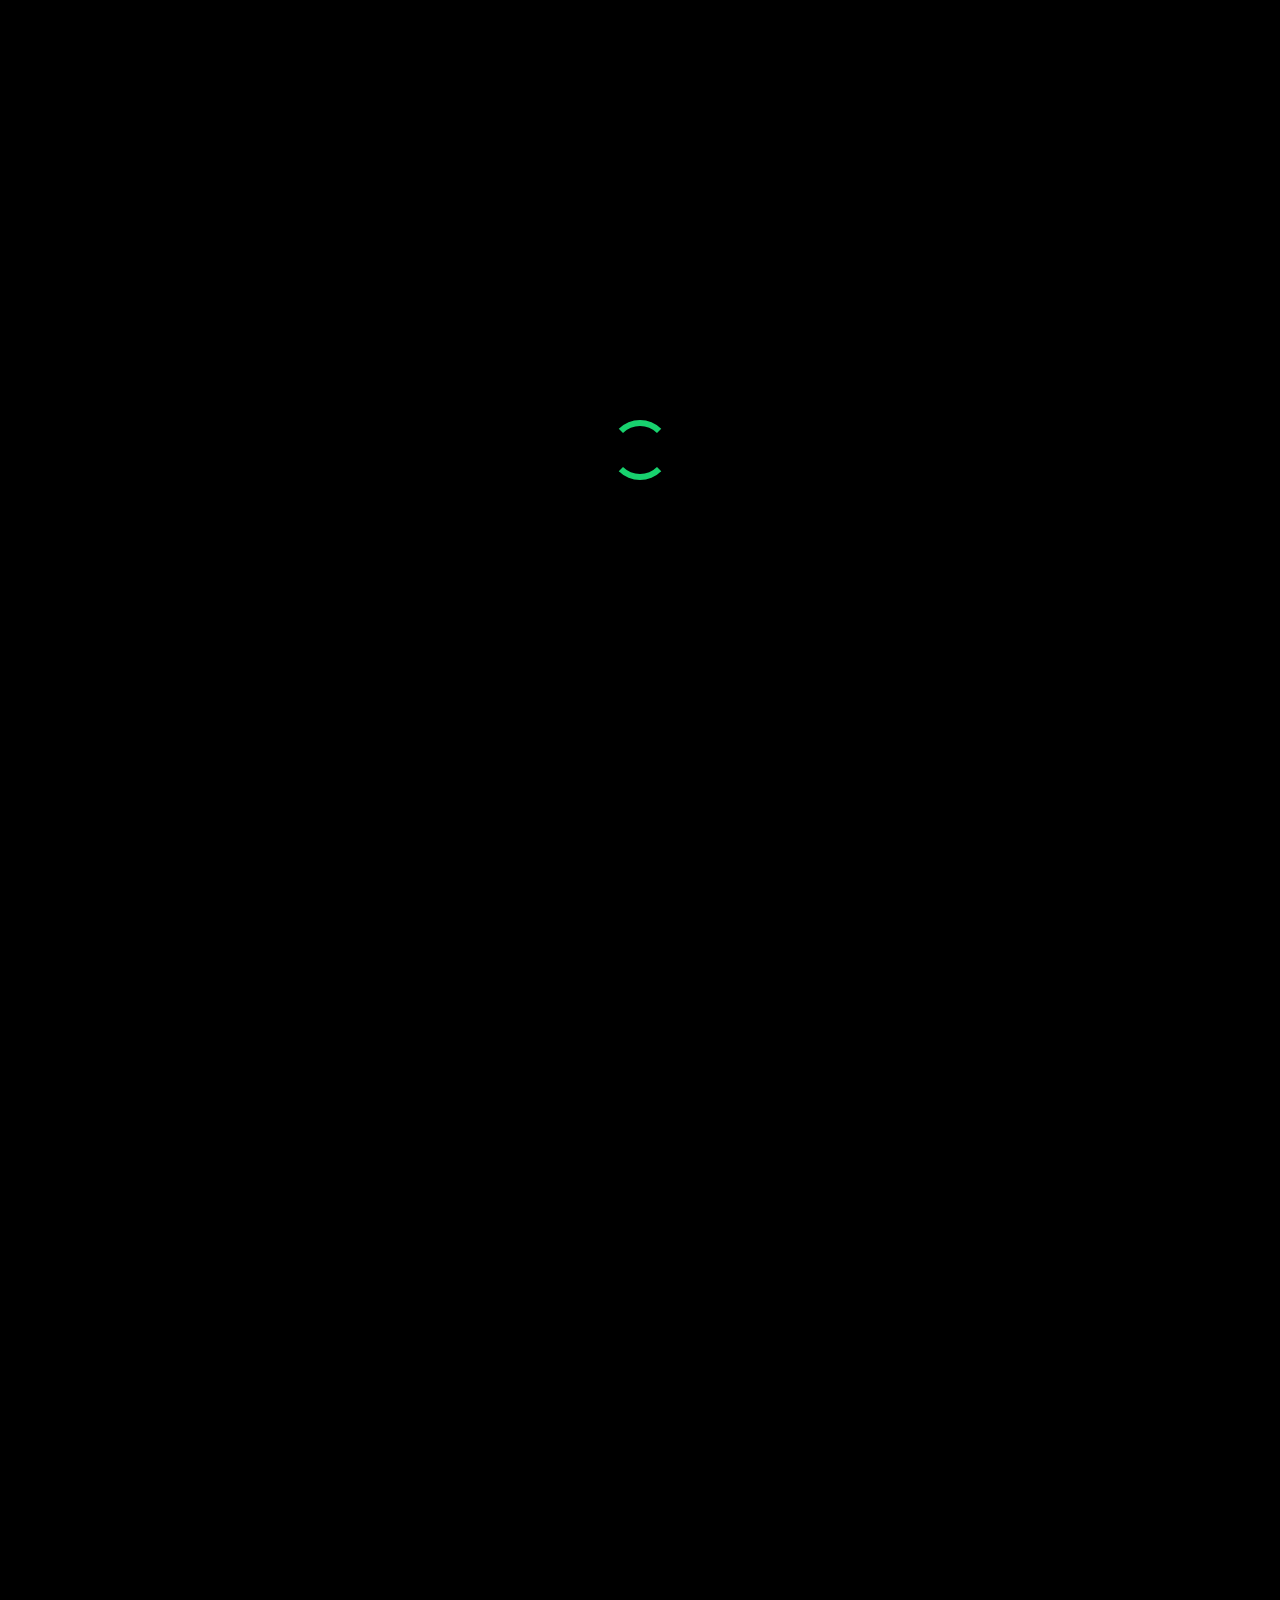
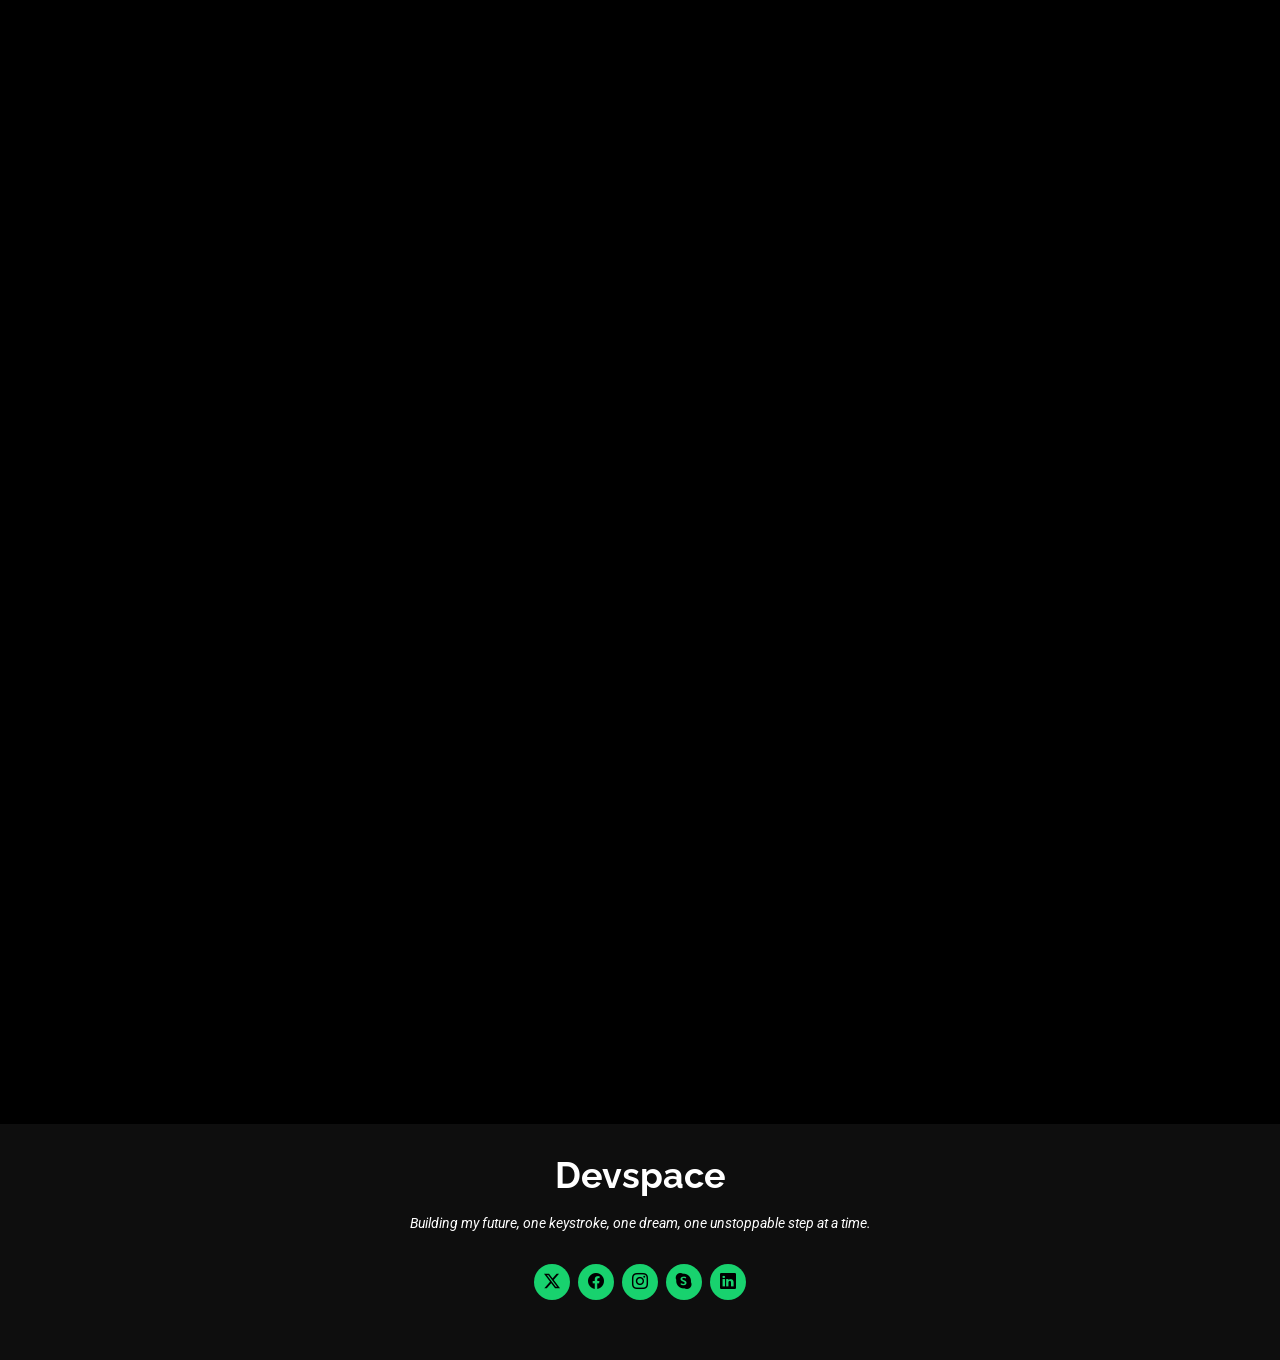
==== about.html @ ee026353 "initial commit" ====
<!DOCTYPE html>
<html lang="en">

<head>
  <meta charset="utf-8">
  <meta content="width=device-width, initial-scale=1.0" name="viewport">
  <title>About - Personal Bootstrap Template</title>
  <meta name="description" content="">
  <meta name="keywords" content="">

  <!-- Favicons -->
  <link href="assets/img/favicon.png" rel="icon">
  <link href="assets/img/apple-touch-icon.png" rel="apple-touch-icon">

  <!-- Fonts -->
  <link href="https://fonts.googleapis.com" rel="preconnect">
  <link href="https://fonts.gstatic.com" rel="preconnect" crossorigin>
  <link
    href="https://fonts.googleapis.com/css2?family=Roboto:ital,wght@0,100;0,300;0,400;0,500;0,700;0,900;1,100;1,300;1,400;1,500;1,700;1,900&family=Poppins:ital,wght@0,100;0,200;0,300;0,400;0,500;0,600;0,700;0,800;0,900;1,100;1,200;1,300;1,400;1,500;1,600;1,700;1,800;1,900&family=Raleway:ital,wght@0,100;0,200;0,300;0,400;0,500;0,600;0,700;0,800;0,900;1,100;1,200;1,300;1,400;1,500;1,600;1,700;1,800;1,900&display=swap"
    rel="stylesheet">

  <!-- Vendor CSS Files -->
  <link href="assets/vendor/bootstrap/css/bootstrap.min.css" rel="stylesheet">
  <link href="assets/vendor/bootstrap-icons/bootstrap-icons.css" rel="stylesheet">
  <link href="assets/vendor/aos/aos.css" rel="stylesheet">
  <link href="assets/vendor/swiper/swiper-bundle.min.css" rel="stylesheet">
  <link href="assets/vendor/glightbox/css/glightbox.min.css" rel="stylesheet">

  <!-- Main CSS File -->
  <link href="assets/css/main.css" rel="stylesheet">

  <!-- =======================================================
  * Template Name: Personal
  * Template URL: https://bootstrapmade.com/personal-free-resume-bootstrap-template/
  * Updated: Mar 05 2025 with Bootstrap v5.3.3
  * Author: BootstrapMade.com
  * License: https://bootstrapmade.com/license/
  ======================================================== -->
</head>

<body class="about-page">

  <header id="header" class="header d-flex align-items-center fixed-top">
    <div class="container-fluid container-xl position-relative d-flex align-items-center justify-content-between">

      <a href="index.html" class="logo d-flex align-items-center">
        <!-- Uncomment the line below if you also wish to use an image logo -->
        <!-- <img src="assets/img/logo.webp" alt=""> -->
        <h1 class="sitename">Devspace</h1>
      </a>

      <nav id="navmenu" class="navmenu">
        <ul>
          <li><a href="index.html">Home</a></li>
          <li><a href="about.html" class="active">About</a></li>
          <li><a href="resume.html">Resume</a></li>
          <li><a href="services.html">Services</a></li>
          <li><a href="portfolio.html">Portfolio</a></li>
          <li><a href="contact.html">Contact</a></li>
        </ul>
        <i class="mobile-nav-toggle d-xl-none bi bi-list"></i>
      </nav>

    </div>
  </header>

  <main class="main">

    <!-- Page Title -->
    <div class="page-title" data-aos="fade">
      <div class="heading">
        <div class="container">
          <div class="row d-flex justify-content-center text-center">
            <div class="col-lg-8">
              <h1>About</h1>
              <p class="mb-0">Passionate about coding and cybersecurity, I craft elegant front-end solutions and explore
                the depths of digital defense. Always learning, always building — with a vision to grow globally, one
                line of code at a time.</p>
            </div>
          </div>
        </div>
      </div>
      <nav class="breadcrumbs">
        <div class="container">
          <ol>
            <li><a href="index.html">Home</a></li>
            <li class="current">About</li>
          </ol>
        </div>
      </nav>
    </div><!-- End Page Title -->

    <!-- About Section -->
    <section id="about" class="about section">

      <div class="container" data-aos="fade-up" data-aos-delay="100">

        <div class="row gy-4 justify-content-center">
          <div class="col-lg-4">
            <img src="assets/img/profile-img.jpg" class="img-fluid" alt="">
          </div>
          <div class="col-lg-8 content">
            <h2>Front-End Developer & Web Enthusiast</h2>
            <p class="fst-italic py-3">
              Front-end developer with 2 years of experience, passionate about clean code, security, and constant
              self-growth.
            </p>
            <div class="row">
              <div class="col-lg-6">
                <ul>
                  <li><i class="bi bi-chevron-right"></i> <strong>Birthday:</strong> <span>7 May 2005</span></li>
                  <li><i class="bi bi-chevron-right"></i> <strong>Website:</strong> <span>www.azizollah.com</span></li>
                  <li><i class="bi bi-chevron-right"></i> <strong>Phone:</strong> <span>+98 905 611 3913</span></li>
                  <li><i class="bi bi-chevron-right"></i> <strong>City:</strong> <span>Mashhad, Iran</span></li>
                </ul>
              </div>
              <div class="col-lg-6">
                <ul>
                  <li><i class="bi bi-chevron-right"></i> <strong>Age:</strong> <span>19</span></li>
                  <li><i class="bi bi-chevron-right"></i> <strong>Degree:</strong> <span>Bachelor</span></li>
                  <li><i class="bi bi-chevron-right"></i> <strong>Email:</strong>
                    <span>azizollahpayandeh1@gmail.com</span></li>
                  <li><i class="bi bi-chevron-right"></i> <strong>Freelance:</strong> <span>Available</span></li>
                </ul>
              </div>
            </div>
            <p class="py-3">
              Afghan-born, raised in Iran with pride and resilience. A passionate developer aiming to study in Europe,
              grow globally, and make a difference. Dedicated to tech, driven by goals, and guided by values.
            </p>
          </div>
        </div>

      </div>

    </section><!-- /About Section -->

    <!-- Stats Section -->
    <section id="stats" class="stats section">

      <div class="container" data-aos="fade-up" data-aos-delay="100">

        <div class="row gy-4">

          <div class="col-lg-3 col-md-6 d-flex flex-column align-items-center">
            <i class="bi bi-emoji-smile"></i>
            <div class="stats-item">
              <span data-purecounter-start="0" data-purecounter-end="10" data-purecounter-duration="1"
                class="purecounter"></span>
              <p>Happy Clients</p>
            </div>
          </div><!-- End Stats Item -->

          <div class="col-lg-3 col-md-6 d-flex flex-column align-items-center">
            <i class="bi bi-journal-richtext"></i>
            <div class="stats-item">
              <span data-purecounter-start="0" data-purecounter-end="12" data-purecounter-duration="1"
                class="purecounter"></span>
              <p>Projects</p>
            </div>
          </div><!-- End Stats Item -->

          <div class="col-lg-3 col-md-6 d-flex flex-column align-items-center">
            <i class="bi bi-headset"></i>
            <div class="stats-item">
              <span data-purecounter-start="0" data-purecounter-end="1463" data-purecounter-duration="1"
                class="purecounter"></span>
              <p>Hours Of Support</p>
            </div>
          </div><!-- End Stats Item -->

          <div class="col-lg-3 col-md-6 d-flex flex-column align-items-center">
            <i class="bi bi-people"></i>
            <div class="stats-item">
              <span data-purecounter-start="0" data-purecounter-end="3" data-purecounter-duration="1"
                class="purecounter"></span>
              <p>Hard Workers</p>
            </div>
          </div><!-- End Stats Item -->

        </div>

      </div>

    </section><!-- /Stats Section -->

    <!-- Skills Section -->
    <section id="skills" class="skills section">

      <!-- Section Title -->
      <div class="container section-title" data-aos="fade-up">
        <h2>Skills</h2>
        <div><span>My</span> <span class="description-title">Skills</span></div>
      </div><!-- End Section Title -->

      <div class="container" data-aos="fade-up" data-aos-delay="100">

        <div class="row skills-content skills-animation">

          <div class="col-lg-6">

            <div class="progress">
              <span class="skill"><span>HTML</span> <i class="val">100%</i></span>
              <div class="progress-bar-wrap">
                <div class="progress-bar" role="progressbar" aria-valuenow="100" aria-valuemin="0" aria-valuemax="100">
                </div>
              </div>
            </div><!-- End Skills Item -->

            <div class="progress">
              <span class="skill"><span>CSS</span> <i class="val">95%</i></span>
              <div class="progress-bar-wrap">
                <div class="progress-bar" role="progressbar" aria-valuenow="95" aria-valuemin="0" aria-valuemax="100">
                </div>
              </div>
            </div><!-- End Skills Item -->

            <div class="progress">
              <span class="skill"><span>JavaScript</span> <i class="val">75%</i></span>
              <div class="progress-bar-wrap">
                <div class="progress-bar" role="progressbar" aria-valuenow="75" aria-valuemin="0" aria-valuemax="100">
                </div>
              </div>
            </div><!-- End Skills Item -->
            <div class="progress">
              <span class="skill"><span>Next js</span> <i class="val">80%</i></span>
              <div class="progress-bar-wrap">
                <div class="progress-bar" role="progressbar" aria-valuenow="80" aria-valuemin="0" aria-valuemax="100">
                </div>
              </div>
            </div><!-- End Skills Item -->

          </div>

          <div class="col-lg-6">

            <div class="progress">
              <span class="skill"><span>PHP</span> <i class="val">50%</i></span>
              <div class="progress-bar-wrap">
                <div class="progress-bar" role="progressbar" aria-valuenow="50" aria-valuemin="0" aria-valuemax="100">
                </div>
              </div>
            </div><!-- End Skills Item -->

            <div class="progress">
              <span class="skill"><span>WordPress/CMS</span> <i class="val">70%</i></span>
              <div class="progress-bar-wrap">
                <div class="progress-bar" role="progressbar" aria-valuenow="70" aria-valuemin="0" aria-valuemax="100">
                </div>
              </div>
            </div><!-- End Skills Item -->

            <div class="progress">
              <span class="skill"><span>React</span> <i class="val">75%</i></span>
              <div class="progress-bar-wrap">
                <div class="progress-bar" role="progressbar" aria-valuenow="75" aria-valuemin="0" aria-valuemax="100">
                </div>
              </div>
            </div><!-- End Skills Item -->
            <div class="progress">
              <span class="skill"><span>Typescript</span> <i class="val">70%</i></span>
              <div class="progress-bar-wrap">
                <div class="progress-bar" role="progressbar" aria-valuenow="70" aria-valuemin="0" aria-valuemax="100">
                </div>
              </div>
            </div><!-- End Skills Item -->
            

          </div>

        </div>

      </div>

    </section><!-- /Skills Section -->

    <!-- Interests Section -->
    <section id="interests" class="interests section">

      <!-- Section Title -->
      <div class="container section-title" data-aos="fade-up">
        <h2>Features</h2>
        <div><span>I'm</span> <span class="description-title">interested in</span></div>
      </div><!-- End Section Title -->

      <div class="container">

        <div class="row gy-4">

          <div class="col-lg-3 col-md-4" data-aos="fade-up" data-aos-delay="100">
            <div class="features-item">
              <i class="bi bi-eye" style="color: #ffbb2c;"></i>
              <h3><a href="" class="stretched-link">Web Security </a></h3>
            </div>
          </div><!-- End Feature Item -->

          <div class="col-lg-3 col-md-4" data-aos="fade-up" data-aos-delay="200">
            <div class="features-item">
              <i class="bi bi-infinity" style="color: #5578ff;"></i>
              <h3><a href="" class="stretched-link">Responsive Design</a></h3>
            </div>
          </div><!-- End Feature Item -->

          <div class="col-lg-3 col-md-4" data-aos="fade-up" data-aos-delay="300">
            <div class="features-item">
              <i class="bi bi-mortarboard" style="color: #e80368;"></i>
              <h3><a href="" class="stretched-link">Continuous Learning</a></h3>
            </div>
          </div><!-- End Feature Item -->

          <div class="col-lg-3 col-md-4" data-aos="fade-up" data-aos-delay="400">
            <div class="features-item">
              <i class="bi bi-nut" style="color: #e361ff;"></i>
              <h3><a href="" class="stretched-link">UI/UX Design </a></h3>
            </div>
          </div><!-- End Feature Item -->

          <div class="col-lg-3 col-md-4" data-aos="fade-up" data-aos-delay="500">
            <div class="features-item">
              <i class="bi bi-shuffle" style="color: #47aeff;"></i>
              <h3><a href="" class="stretched-link">Open Source Projects </a></h3>
            </div>
          </div><!-- End Feature Item -->

          <div class="col-lg-3 col-md-4" data-aos="fade-up" data-aos-delay="600">
            <div class="features-item">
              <i class="bi bi-star" style="color: #ffa76e;"></i>
              <h3><a href="" class="stretched-link">Penetration Testing</a></h3>
            </div>
          </div><!-- End Feature Item -->

          <div class="col-lg-3 col-md-4" data-aos="fade-up" data-aos-delay="700">
            <div class="features-item">
              <i class="bi bi-x-diamond" style="color: #11dbcf;"></i>
              <h3><a href="" class="stretched-link">Coding Challenges</a></h3>
            </div>
          </div><!-- End Feature Item -->

          <div class="col-lg-3 col-md-4" data-aos="fade-up" data-aos-delay="800">
            <div class="features-item">
              <i class="bi bi-camera-video" style="color: #4233ff;"></i>
              <h3><a href="" class="stretched-link">Photoshop</a></h3>
            </div>
          </div><!-- End Feature Item -->

          <div class="col-lg-3 col-md-4" data-aos="fade-up" data-aos-delay="900">
            <div class="features-item">
              <i class="bi bi-command" style="color: #b2904f;"></i>
              <h3><a href="" class="stretched-link">JavaScript Frameworks</a></h3>
            </div>
          </div><!-- End Feature Item -->

          <div class="col-lg-3 col-md-4" data-aos="fade-up" data-aos-delay="1000">
            <div class="features-item">
              <i class="bi bi-dribbble" style="color: #b20969;"></i>
              <h3><a href="" class="stretched-link">Excercising</a></h3>
            </div>
          </div><!-- End Feature Item -->

          <div class="col-lg-3 col-md-4" data-aos="fade-up" data-aos-delay="1100">
            <div class="features-item">
              <i class="bi bi-activity" style="color: #ff5828;"></i>
              <h3><a href="" class="stretched-link">Tech Blogging</a></h3>
            </div>
          </div><!-- End Feature Item -->

          <div class="col-lg-3 col-md-4" data-aos="fade-up" data-aos-delay="1200">
            <div class="features-item">
              <i class="bi bi-brightness-high" style="color: #29cc61;"></i>
              <h3><a href="" class="stretched-link">DevTools Mastery </a></h3>
            </div>
          </div><!-- End Feature Item -->

        </div>

      </div>

    </section><!-- /Interests Section -->

    <!-- Testimonials Section -->
    <section id="testimonials" class="testimonials section">

      <!-- Section Title -->
      <div class="container section-title" data-aos="fade-up">
        <h2>Testimonials</h2>
        <div><span>Check my</span> <span class="description-title">Testimonials</span></div>
      </div><!-- End Section Title -->

      <div class="container" data-aos="fade-up" data-aos-delay="100">

        <div class="swiper init-swiper" data-speed="600" data-delay="5000">
          <script type="application/json" class="swiper-config">
            {
              "loop": true,
              "speed": 600,
              "autoplay": {
                "delay": 5000
              },
              "slidesPerView": "auto",
              "pagination": {
                "el": ".swiper-pagination",
                "type": "bullets",
                "clickable": true
              },
              "breakpoints": {
                "320": {
                  "slidesPerView": 1,
                  "spaceBetween": 40
                },
                "1200": {
                  "slidesPerView": 3,
                  "spaceBetween": 20
                }
              }
            }
          </script>
          <div class="swiper-wrapper">

            <div class="swiper-slide">
              <div class="testimonial-item" "="">
            <p>
              <i class=" bi bi-quote quote-icon-left"></i>
                <span>Proin iaculis purus consequat sem cure digni ssim donec porttitora entum suscipit rhoncus.
                  Accusantium quam, ultricies eget id, aliquam eget nibh et. Maecen aliquam, risus at semper.</span>
                <i class="bi bi-quote quote-icon-right"></i>
                </p>
                <img src="assets/img/person/person-m-9.webp" class="testimonial-img" alt="">
                <h3>Saul Goodman</h3>
                <h4>Ceo &amp; Founder</h4>
              </div>
            </div><!-- End testimonial item -->

            <div class="swiper-slide">
              <div class="testimonial-item">
                <p>
                  <i class="bi bi-quote quote-icon-left"></i>
                  <span>Export tempor illum tamen malis malis eram quae irure esse labore quem cillum quid malis quorum
                    velit fore eram velit sunt aliqua noster fugiat irure amet legam anim culpa.</span>
                  <i class="bi bi-quote quote-icon-right"></i>
                </p>
                <img src="assets/img/person/person-f-5.webp" class="testimonial-img" alt="">
                <h3>Sara Wilsson</h3>
                <h4>Designer</h4>
              </div>
            </div><!-- End testimonial item -->

            <div class="swiper-slide">
              <div class="testimonial-item">
                <p>
                  <i class="bi bi-quote quote-icon-left"></i>
                  <span>Enim nisi quem export duis labore cillum quae magna enim sint quorum nulla quem veniam duis
                    minim tempor labore quem eram duis noster aute amet eram fore quis sint minim.</span>
                  <i class="bi bi-quote quote-icon-right"></i>
                </p>
                <img src="assets/img/person/person-f-12.webp" class="testimonial-img" alt="">
                <h3>Jena Karlis</h3>
                <h4>Store Owner</h4>
              </div>
            </div><!-- End testimonial item -->

            <div class="swiper-slide">
              <div class="testimonial-item">
                <p>
                  <i class="bi bi-quote quote-icon-left"></i>
                  <span>Fugiat enim eram quae cillum dolore dolor amet nulla culpa multos export minim fugiat dolor enim
                    duis veniam ipsum anim magna sunt elit fore quem dolore labore illum veniam.</span>
                  <i class="bi bi-quote quote-icon-right"></i>
                </p>
                <img src="assets/img/person/person-m-12.webp" class="testimonial-img" alt="">
                <h3>Matt Brandon</h3>
                <h4>Freelancer</h4>
              </div>
            </div><!-- End testimonial item -->

            <div class="swiper-slide">
              <div class="testimonial-item">
                <p>
                  <i class="bi bi-quote quote-icon-left"></i>
                  <span>Quis quorum aliqua sint quem legam fore sunt eram irure aliqua veniam tempor noster veniam sunt
                    culpa nulla illum cillum fugiat legam esse veniam culpa fore nisi cillum quid.</span>
                  <i class="bi bi-quote quote-icon-right"></i>
                </p>
                <img src="assets/img/person/person-m-13.webp" class="testimonial-img" alt="">
                <h3>John Larson</h3>
                <h4>Entrepreneur</h4>
              </div>
            </div><!-- End testimonial item -->

          </div>
          <div class="swiper-pagination"></div>
        </div>

      </div>

    </section><!-- /Testimonials Section -->

  </main>

  <footer id="footer" class="footer dark-background">
    <div class="container">
      <h3 class="sitename">Devspace</h3>
      <p>Building my future, one keystroke, one dream, one unstoppable step at a time.</p>
      <div class="social-links d-flex justify-content-center">
        <a href=""><i class="bi bi-twitter-x"></i></a>
        <a href=""><i class="bi bi-facebook"></i></a>
        <a href=""><i class="bi bi-instagram"></i></a>
        <a href=""><i class="bi bi-skype"></i></a>
        <a href=""><i class="bi bi-linkedin"></i></a>
      </div>
    </div>
  </footer>

  <!-- Scroll Top -->
  <a href="#" id="scroll-top" class="scroll-top d-flex align-items-center justify-content-center"><i
      class="bi bi-arrow-up-short"></i></a>

  <!-- Preloader -->
  <div id="preloader"></div>

  <!-- Vendor JS Files -->
  <script src="assets/vendor/bootstrap/js/bootstrap.bundle.min.js"></script>
  <script src="assets/vendor/php-email-form/validate.js"></script>
  <script src="assets/vendor/aos/aos.js"></script>
  <script src="assets/vendor/typed.js/typed.umd.js"></script>
  <script src="assets/vendor/purecounter/purecounter_vanilla.js"></script>
  <script src="assets/vendor/waypoints/noframework.waypoints.js"></script>
  <script src="assets/vendor/swiper/swiper-bundle.min.js"></script>
  <script src="assets/vendor/glightbox/js/glightbox.min.js"></script>
  <script src="assets/vendor/imagesloaded/imagesloaded.pkgd.min.js"></script>
  <script src="assets/vendor/isotope-layout/isotope.pkgd.min.js"></script>

  <!-- Main JS File -->
  <script src="assets/js/main.js"></script>

</body>

</html>
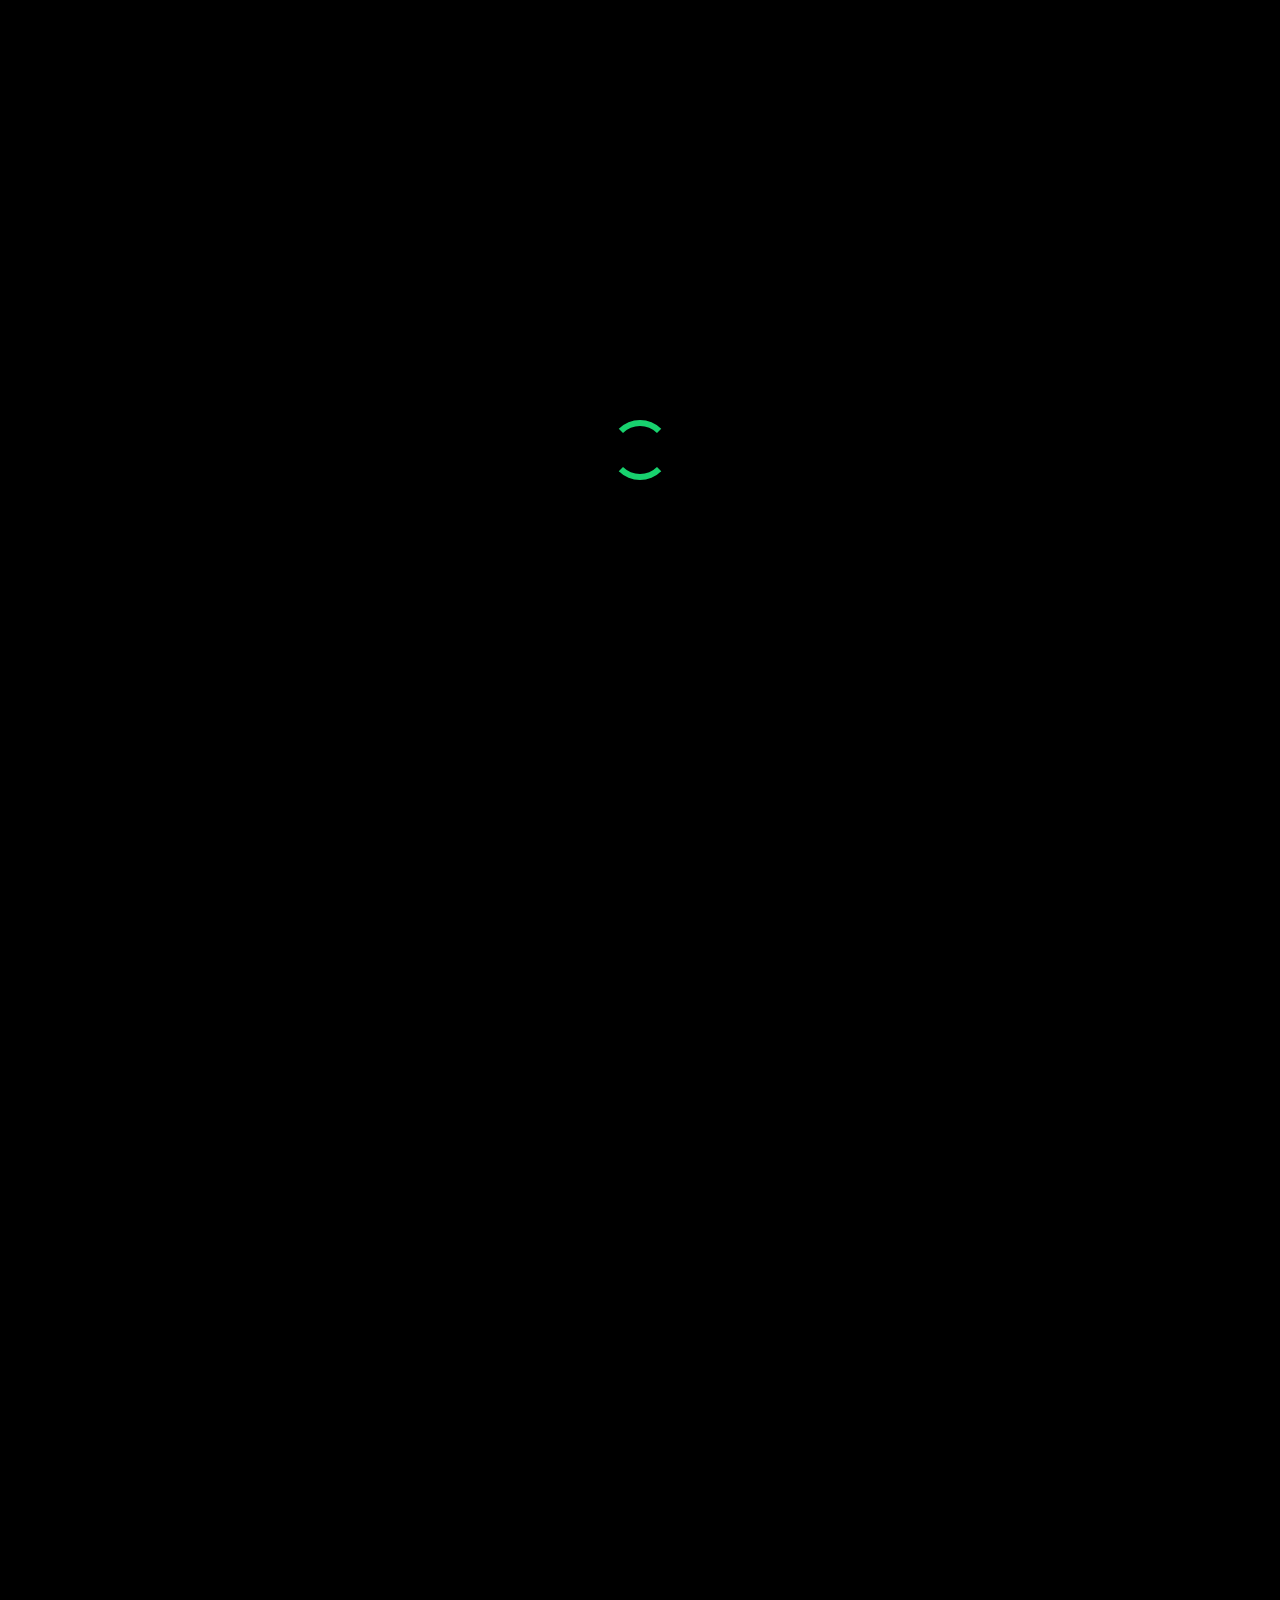
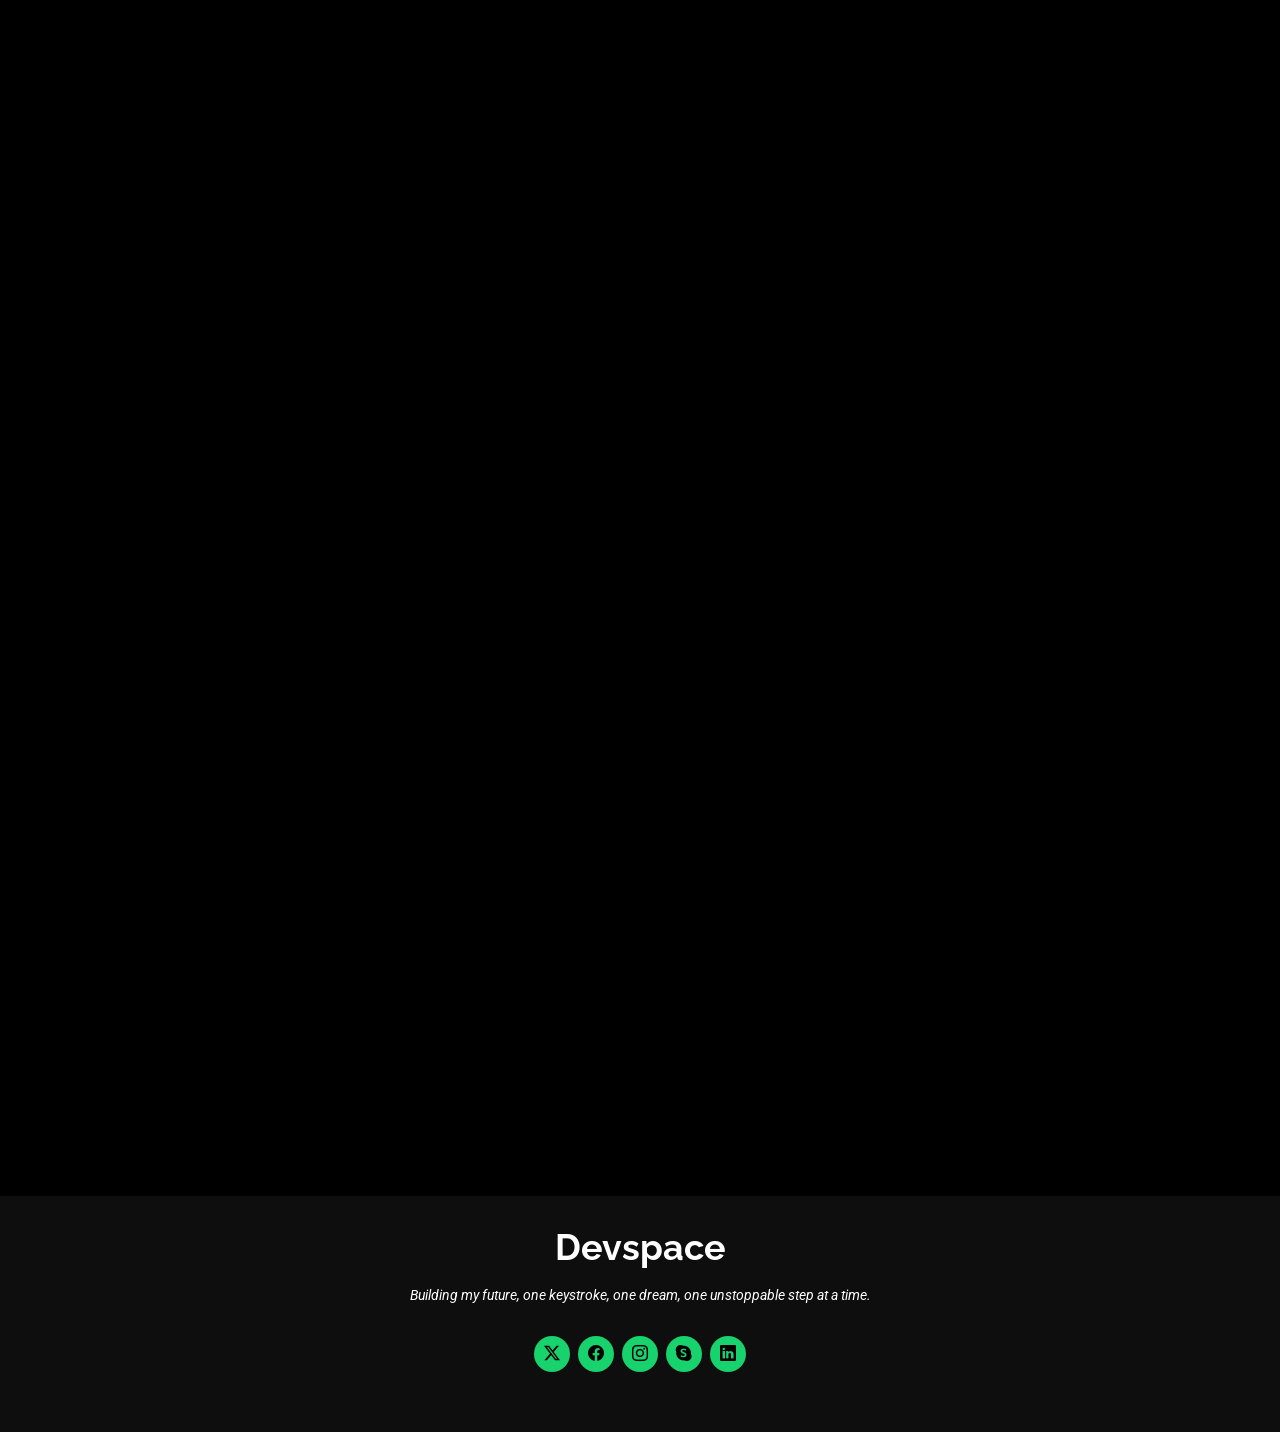
==== commit 7fcca17d: "updated" ====
--- a/about.html
+++ b/about.html
@@ -97,7 +97,7 @@
 
         <div class="row gy-4 justify-content-center">
           <div class="col-lg-4">
-            <img src="assets/img/profile-img.jpg" class="img-fluid" alt="">
+            <img src="assets/img/profile-img.webp" class="img-fluid" alt="">
           </div>
           <div class="col-lg-8 content">
             <h2>Front-End Developer & Web Enthusiast</h2>
@@ -119,14 +119,19 @@
                   <li><i class="bi bi-chevron-right"></i> <strong>Age:</strong> <span>19</span></li>
                   <li><i class="bi bi-chevron-right"></i> <strong>Degree:</strong> <span>Bachelor</span></li>
                   <li><i class="bi bi-chevron-right"></i> <strong>Email:</strong>
-                    <span>azizollahpayandeh1@gmail.com</span></li>
+                    <span>azizollahpayandeh1@gmail.com</span>
+                  </li>
                   <li><i class="bi bi-chevron-right"></i> <strong>Freelance:</strong> <span>Available</span></li>
                 </ul>
               </div>
             </div>
             <p class="py-3">
-              Afghan-born, raised in Iran with pride and resilience. A passionate developer aiming to study in Europe,
-              grow globally, and make a difference. Dedicated to tech, driven by goals, and guided by values.
+              Born in Afghanistan and raised in Iran, I carry pride and resilience with me. As a passionate developer,
+              I’m driven by my goals to study in Europe, expand my global reach, and make a meaningful impact in the
+              tech world. Guided by strong values, I am committed to continuous growth and striving for success in all
+              my endeavors. With perseverance and ambition, I aim to create innovative solutions that drive positive
+              change.
+
             </p>
           </div>
         </div>
@@ -264,7 +269,7 @@
                 </div>
               </div>
             </div><!-- End Skills Item -->
-            
+
 
           </div>
 
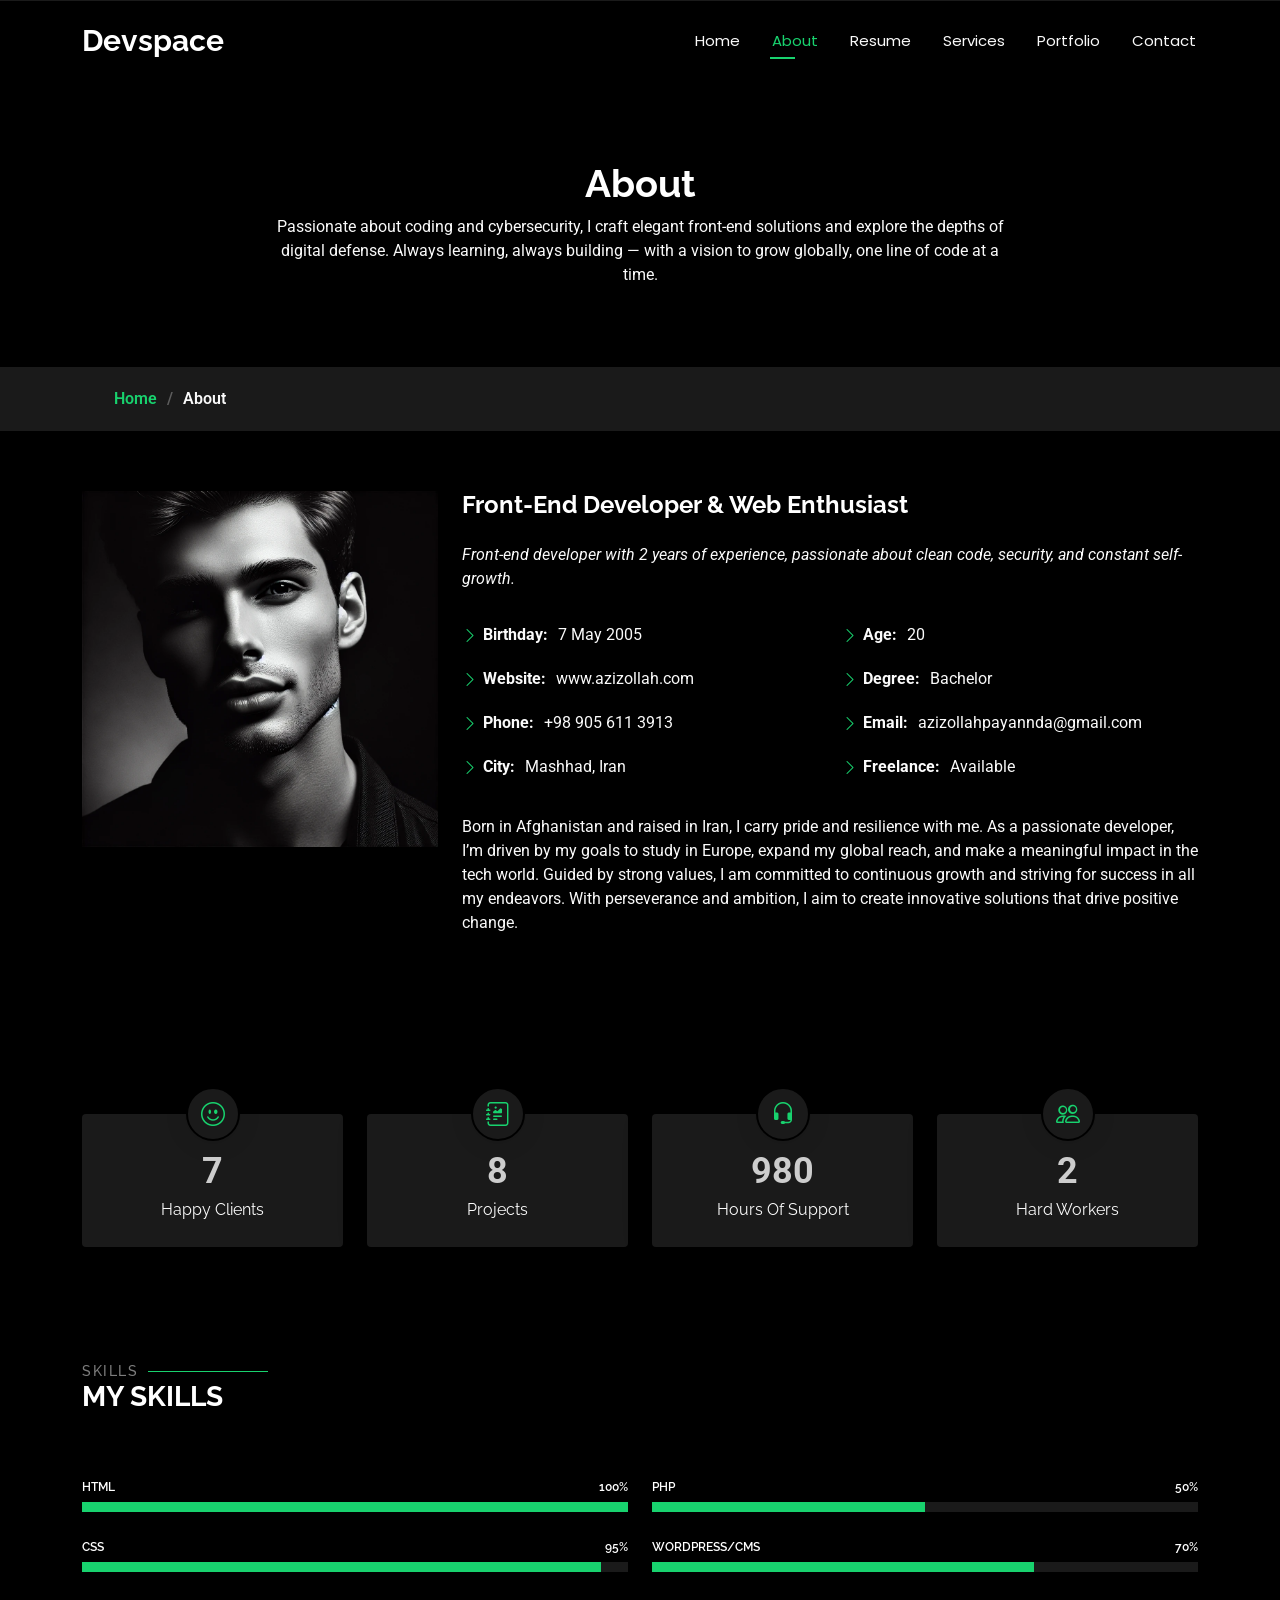
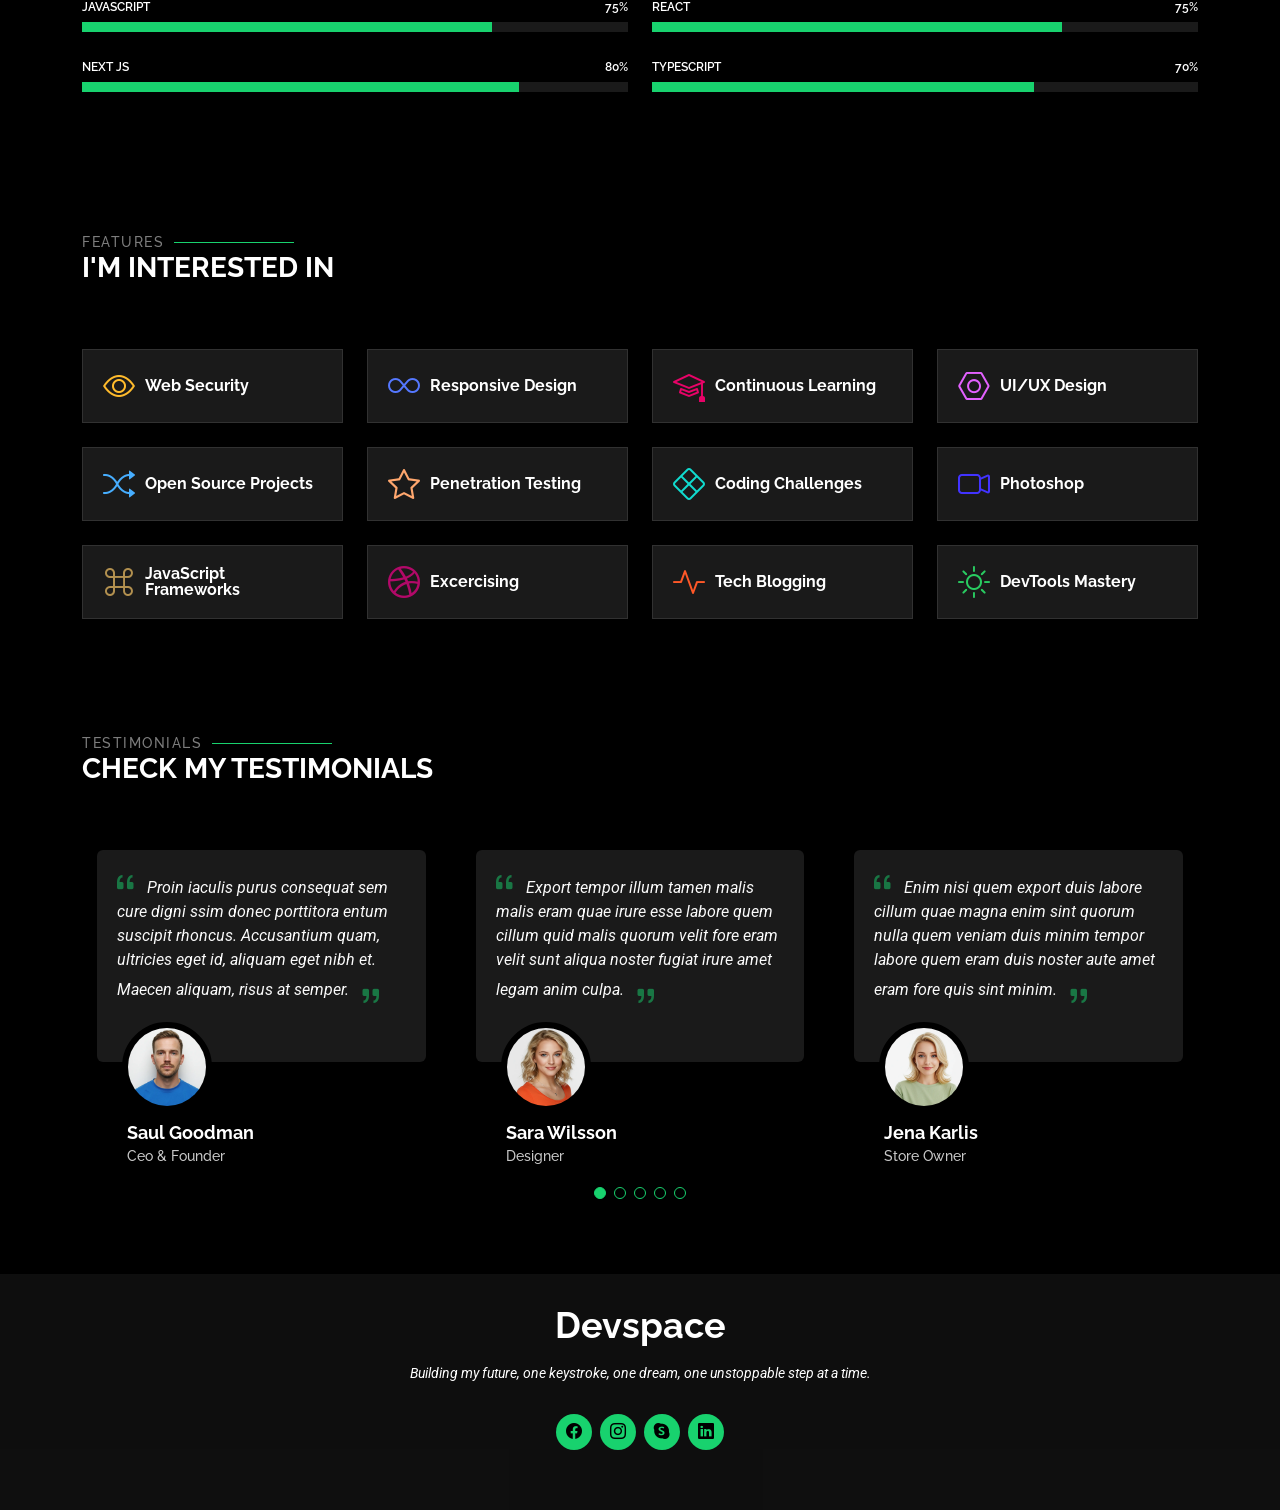
==== commit 477333d4: "updateddd" ====
--- a/about.html
+++ b/about.html
@@ -4,7 +4,7 @@
 <head>
   <meta charset="utf-8">
   <meta content="width=device-width, initial-scale=1.0" name="viewport">
-  <title>About - Personal Bootstrap Template</title>
+  <title>About</title>
   <meta name="description" content="">
   <meta name="keywords" content="">
 
@@ -29,13 +29,6 @@
   <!-- Main CSS File -->
   <link href="assets/css/main.css" rel="stylesheet">
 
-  <!-- =======================================================
-  * Template Name: Personal
-  * Template URL: https://bootstrapmade.com/personal-free-resume-bootstrap-template/
-  * Updated: Mar 05 2025 with Bootstrap v5.3.3
-  * Author: BootstrapMade.com
-  * License: https://bootstrapmade.com/license/
-  ======================================================== -->
 </head>
 
 <body class="about-page">
@@ -116,10 +109,10 @@
               </div>
               <div class="col-lg-6">
                 <ul>
-                  <li><i class="bi bi-chevron-right"></i> <strong>Age:</strong> <span>19</span></li>
+                  <li><i class="bi bi-chevron-right"></i> <strong>Age:</strong> <span>20</span></li>
                   <li><i class="bi bi-chevron-right"></i> <strong>Degree:</strong> <span>Bachelor</span></li>
                   <li><i class="bi bi-chevron-right"></i> <strong>Email:</strong>
-                    <span>azizollahpayandeh1@gmail.com</span>
+                    <span>azizollahpayannda@gmail.com</span>
                   </li>
                   <li><i class="bi bi-chevron-right"></i> <strong>Freelance:</strong> <span>Available</span></li>
                 </ul>
@@ -506,11 +499,10 @@
       <h3 class="sitename">Devspace</h3>
       <p>Building my future, one keystroke, one dream, one unstoppable step at a time.</p>
       <div class="social-links d-flex justify-content-center">
-        <a href=""><i class="bi bi-twitter-x"></i></a>
         <a href=""><i class="bi bi-facebook"></i></a>
         <a href=""><i class="bi bi-instagram"></i></a>
         <a href=""><i class="bi bi-skype"></i></a>
-        <a href=""><i class="bi bi-linkedin"></i></a>
+        <a href="https://linkedin.com/in/azizollah-payanda-70139b262"><i class="bi bi-linkedin"></i></a>
       </div>
     </div>
   </footer>
--- a/assets/css/main.css
+++ b/assets/css/main.css
@@ -0,0 +1,1464 @@
+
+:root {
+  --default-font: "Roboto",  system-ui, -apple-system, "Segoe UI", Roboto, "Helvetica Neue", Arial, "Noto Sans", "Liberation Sans", sans-serif, "Apple Color Emoji", "Segoe UI Emoji", "Segoe UI Symbol", "Noto Color Emoji";
+  --heading-font: "Raleway",  sans-serif;
+  --nav-font: "Poppins",  sans-serif;
+}
+
+/* Global Colors - The following color variables are used throughout the website. Updating them here will change the color scheme of the entire website */
+:root { 
+  --background-color: #000000; /* Background color for the entire website, including individual sections */
+  --default-color: #fafafa; /* Default color used for the majority of the text content across the entire website */
+  --heading-color: #ffffff; /* Color for headings, subheadings and title throughout the website */
+  --accent-color: #18d26e; /* Accent color that represents your brand on the website. It's used for buttons, links, and other elements that need to stand out */
+  --surface-color: #1a1a1a; /* The surface color is used as a background of boxed elements within sections, such as cards, icon boxes, or other elements that require a visual separation from the global background. */
+  --contrast-color: #000000; /* Contrast color for text, ensuring readability against backgrounds of accent, heading, or default colors. */
+}
+
+/* Nav Menu Colors - The following color variables are used specifically for the navigation menu. They are separate from the global colors to allow for more customization options */
+:root {
+  --nav-color: #fafafa;  /* The default color of the main navmenu links */
+  --nav-hover-color: #18d26e; /* Applied to main navmenu links when they are hovered over or active */
+  --nav-mobile-background-color: #1a1a1a; /* Used as the background color for mobile navigation menu */
+  --nav-dropdown-background-color: #1a1a1a; /* Used as the background color for dropdown items that appear when hovering over primary navigation items */
+  --nav-dropdown-color: #fafafa; /* Used for navigation links of the dropdown items in the navigation menu. */
+  --nav-dropdown-hover-color: #18d26e; /* Similar to --nav-hover-color, this color is applied to dropdown navigation links when they are hovered over. */
+}
+
+/* Color Presets - These classes override global colors when applied to any section or element, providing reuse of the sam color scheme. */
+
+.light-background {
+  --background-color: #1a1a1a;
+  --surface-color: #343434;
+}
+
+.dark-background {
+  --background-color: rgba(15, 15, 15, 0.975);
+  --default-color: #ffffff;
+  --heading-color: #ffffff;
+  --surface-color: #292929f9;
+  --contrast-color: #000000;
+}
+
+/* Smooth scroll */
+:root {
+  scroll-behavior: smooth;
+}
+
+/*--------------------------------------------------------------
+# General Styling & Shared Classes
+--------------------------------------------------------------*/
+body {
+  color: var(--default-color);
+  background-color: var(--background-color);
+  font-family: var(--default-font);
+}
+
+a {
+  color: var(--accent-color);
+  text-decoration: none;
+  transition: 0.3s;
+}
+
+a:hover {
+  color: color-mix(in srgb, var(--accent-color), transparent 25%);
+  text-decoration: none;
+}
+
+h1,
+h2,
+h3,
+h4,
+h5,
+h6 {
+  color: var(--heading-color);
+  font-family: var(--heading-font);
+}
+
+/* PHP Email Form Messages
+------------------------------*/
+.php-email-form .error-message {
+  display: none;
+  background: #df1529;
+  color: #ffffff;
+  text-align: left;
+  padding: 15px;
+  margin-bottom: 24px;
+  font-weight: 600;
+}
+
+.php-email-form .sent-message {
+  display: none;
+  color: #ffffff;
+  background: #059652;
+  text-align: center;
+  padding: 15px;
+  margin-bottom: 24px;
+  font-weight: 600;
+}
+
+.php-email-form .loading {
+  display: none;
+  background: var(--surface-color);
+  text-align: center;
+  padding: 15px;
+  margin-bottom: 24px;
+}
+
+.php-email-form .loading:before {
+  content: "";
+  display: inline-block;
+  border-radius: 50%;
+  width: 24px;
+  height: 24px;
+  margin: 0 10px -6px 0;
+  border: 3px solid var(--accent-color);
+  border-top-color: var(--surface-color);
+  animation: php-email-form-loading 1s linear infinite;
+}
+
+@keyframes php-email-form-loading {
+  0% {
+    transform: rotate(0deg);
+  }
+
+  100% {
+    transform: rotate(360deg);
+  }
+}
+
+/*--------------------------------------------------------------
+# Global Header
+--------------------------------------------------------------*/
+.header {
+  --background-color: rgba(0, 0, 0, 0);
+  color: var(--default-color);
+  background-color: var(--background-color);
+  padding: 15px 0;
+  transition: all 0.5s;
+  z-index: 997;
+}
+
+.header .logo {
+  line-height: 1;
+}
+
+.header .logo img {
+  max-height: 32px;
+  margin-right: 8px;
+}
+
+.header .logo h1 {
+  font-size: 30px;
+  margin: 0;
+  font-weight: 700;
+  color: var(--heading-color);
+}
+
+.scrolled .header {
+  box-shadow: 0px 0 18px rgba(0, 0, 0, 0.1);
+}
+
+/* Global Header on Scroll
+------------------------------*/
+.scrolled .header {
+  --background-color: rgba(0, 0, 0, 0.8);
+}
+
+/*--------------------------------------------------------------
+# Navigation Menu
+--------------------------------------------------------------*/
+/* Desktop Navigation */
+@media (min-width: 1200px) {
+  .navmenu {
+    padding: 0;
+  }
+
+  .navmenu ul {
+    margin: 0;
+    padding: 0;
+    display: flex;
+    list-style: none;
+    align-items: center;
+  }
+
+  .navmenu li {
+    position: relative;
+  }
+
+  .navmenu>ul>li {
+    white-space: nowrap;
+    padding: 15px 14px;
+  }
+
+  .navmenu>ul>li:last-child {
+    padding-right: 0;
+  }
+
+  .navmenu a,
+  .navmenu a:focus {
+    color: var(--nav-color);
+    font-size: 15px;
+    padding: 0 2px;
+    font-family: var(--nav-font);
+    font-weight: 400;
+    display: flex;
+    align-items: center;
+    justify-content: space-between;
+    white-space: nowrap;
+    transition: 0.3s;
+    position: relative;
+  }
+
+  .navmenu a i,
+  .navmenu a:focus i {
+    font-size: 12px;
+    line-height: 0;
+    margin-left: 5px;
+    transition: 0.3s;
+  }
+
+  .navmenu>ul>li>a:before {
+    content: "";
+    position: absolute;
+    height: 2px;
+    bottom: -6px;
+    left: 0;
+    background-color: var(--nav-hover-color);
+    visibility: hidden;
+    width: 0px;
+    transition: all 0.3s ease-in-out 0s;
+  }
+
+  .navmenu a:hover:before,
+  .navmenu li:hover>a:before,
+  .navmenu .active:before {
+    visibility: visible;
+    width: 25px;
+  }
+
+  .navmenu li:hover>a,
+  .navmenu .active,
+  .navmenu .active:focus {
+    color: var(--nav-hover-color);
+  }
+
+  .navmenu .dropdown ul {
+    margin: 0;
+    padding: 10px 0;
+    background: var(--nav-dropdown-background-color);
+    display: block;
+    position: absolute;
+    visibility: hidden;
+    left: 14px;
+    top: 130%;
+    opacity: 0;
+    transition: 0.3s;
+    border-radius: 4px;
+    z-index: 99;
+    box-shadow: 0px 0px 30px rgba(0, 0, 0, 0.1);
+  }
+
+  .navmenu .dropdown ul li {
+    min-width: 200px;
+  }
+
+  .navmenu .dropdown ul a {
+    padding: 10px 20px;
+    font-size: 15px;
+    text-transform: none;
+    color: var(--nav-dropdown-color);
+  }
+
+  .navmenu .dropdown ul a i {
+    font-size: 12px;
+  }
+
+  .navmenu .dropdown ul a:hover,
+  .navmenu .dropdown ul .active:hover,
+  .navmenu .dropdown ul li:hover>a {
+    color: var(--nav-dropdown-hover-color);
+  }
+
+  .navmenu .dropdown:hover>ul {
+    opacity: 1;
+    top: 100%;
+    visibility: visible;
+  }
+
+  .navmenu .dropdown .dropdown ul {
+    top: 0;
+    left: -90%;
+    visibility: hidden;
+  }
+
+  .navmenu .dropdown .dropdown:hover>ul {
+    opacity: 1;
+    top: 0;
+    left: -100%;
+    visibility: visible;
+  }
+}
+
+/* Mobile Navigation */
+@media (max-width: 1199px) {
+  .mobile-nav-toggle {
+    color: var(--nav-color);
+    font-size: 28px;
+    line-height: 0;
+    margin-right: 10px;
+    cursor: pointer;
+    transition: color 0.3s;
+  }
+
+  .navmenu {
+    padding: 0;
+    z-index: 9997;
+  }
+
+  .navmenu ul {
+    display: none;
+    list-style: none;
+    position: absolute;
+    inset: 60px 20px 20px 20px;
+    padding: 10px 0;
+    margin: 0;
+    border-radius: 6px;
+    background-color: var(--nav-mobile-background-color);
+    border: 1px solid color-mix(in srgb, var(--default-color), transparent 90%);
+    box-shadow: none;
+    overflow-y: auto;
+    transition: 0.3s;
+    z-index: 9998;
+  }
+
+  .navmenu a,
+  .navmenu a:focus {
+    color: var(--nav-dropdown-color);
+    padding: 10px 20px;
+    font-family: var(--nav-font);
+    font-size: 17px;
+    font-weight: 500;
+    display: flex;
+    align-items: center;
+    justify-content: space-between;
+    white-space: nowrap;
+    transition: 0.3s;
+  }
+
+  .navmenu a i,
+  .navmenu a:focus i {
+    font-size: 12px;
+    line-height: 0;
+    margin-left: 5px;
+    width: 30px;
+    height: 30px;
+    display: flex;
+    align-items: center;
+    justify-content: center;
+    border-radius: 50%;
+    transition: 0.3s;
+    background-color: color-mix(in srgb, var(--accent-color), transparent 90%);
+  }
+
+  .navmenu a i:hover,
+  .navmenu a:focus i:hover {
+    background-color: var(--accent-color);
+    color: var(--contrast-color);
+  }
+
+  .navmenu a:hover,
+  .navmenu .active,
+  .navmenu .active:focus {
+    color: var(--nav-dropdown-hover-color);
+  }
+
+  .navmenu .active i,
+  .navmenu .active:focus i {
+    background-color: var(--accent-color);
+    color: var(--contrast-color);
+    transform: rotate(180deg);
+  }
+
+  .navmenu .dropdown ul {
+    position: static;
+    display: none;
+    z-index: 99;
+    padding: 10px 0;
+    margin: 10px 20px;
+    background-color: var(--nav-dropdown-background-color);
+    transition: all 0.5s ease-in-out;
+  }
+
+  .navmenu .dropdown ul ul {
+    background-color: rgba(33, 37, 41, 0.1);
+  }
+
+  .navmenu .dropdown>.dropdown-active {
+    display: block;
+    background-color: rgba(33, 37, 41, 0.03);
+  }
+
+  .mobile-nav-active {
+    overflow: hidden;
+  }
+
+  .mobile-nav-active .mobile-nav-toggle {
+    color: #fff;
+    position: absolute;
+    font-size: 32px;
+    top: 15px;
+    right: 15px;
+    margin-right: 0;
+    z-index: 9999;
+  }
+
+  .mobile-nav-active .navmenu {
+    position: fixed;
+    overflow: hidden;
+    inset: 0;
+    background: rgba(33, 37, 41, 0.8);
+    transition: 0.3s;
+  }
+
+  .mobile-nav-active .navmenu>ul {
+    display: block;
+  }
+}
+
+/*--------------------------------------------------------------
+# Global Footer
+--------------------------------------------------------------*/
+.footer {
+  color: var(--default-color);
+  background-color: var(--background-color);
+  font-size: 14px;
+  text-align: center;
+  padding: 30px 0;
+  position: relative;
+}
+
+.footer h3 {
+  font-size: 36px;
+  font-weight: 700;
+  position: relative;
+  padding: 0;
+  margin: 0 0 15px 0;
+}
+
+.footer p {
+  font-size: 15;
+  font-style: italic;
+  padding: 0;
+  margin: 0 0 30px 0;
+}
+
+.footer .social-links {
+  margin: 0 0 30px 0;
+}
+
+.footer .social-links a {
+  font-size: 16px;
+  display: flex;
+  align-items: center;
+  justify-content: center;
+  background: var(--accent-color);
+  color: var(--contrast-color);
+  line-height: 1;
+  margin: 0 4px;
+  border-radius: 50%;
+  text-align: center;
+  width: 36px;
+  height: 36px;
+  transition: 0.3s;
+}
+
+.footer .social-links a:hover {
+  background: color-mix(in srgb, var(--accent-color), transparent 20%);
+  text-decoration: none;
+}
+
+.footer .copyright {
+  padding-top: 25px;
+  border-top: 1px solid color-mix(in srgb, var(--default-color), transparent 90%);
+}
+
+.footer .credits {
+  font-size: 13px;
+  padding-top: 5px;
+}
+
+/*--------------------------------------------------------------
+# Preloader
+--------------------------------------------------------------*/
+#preloader {
+  position: fixed;
+  inset: 0;
+  z-index: 999999;
+  overflow: hidden;
+  background: var(--background-color);
+  transition: all 0.6s ease-out;
+}
+
+#preloader:before {
+  content: "";
+  position: fixed;
+  top: calc(50% - 30px);
+  left: calc(50% - 30px);
+  border: 6px solid #ffffff;
+  border-color: var(--accent-color) transparent var(--accent-color) transparent;
+  border-radius: 50%;
+  width: 60px;
+  height: 60px;
+  animation: animate-preloader 1.5s linear infinite;
+}
+
+@keyframes animate-preloader {
+  0% {
+    transform: rotate(0deg);
+  }
+
+  100% {
+    transform: rotate(360deg);
+  }
+}
+
+/*--------------------------------------------------------------
+# Scroll Top Button
+--------------------------------------------------------------*/
+.scroll-top {
+  position: fixed;
+  visibility: hidden;
+  opacity: 0;
+  right: 15px;
+  bottom: -15px;
+  z-index: 99999;
+  background-color: var(--accent-color);
+  width: 44px;
+  height: 44px;
+  border-radius: 50px;
+  transition: all 0.4s;
+}
+
+.scroll-top i {
+  font-size: 24px;
+  color: var(--contrast-color);
+  line-height: 0;
+}
+
+.scroll-top:hover {
+  background-color: color-mix(in srgb, var(--accent-color), transparent 20%);
+  color: var(--contrast-color);
+}
+
+.scroll-top.active {
+  visibility: visible;
+  opacity: 1;
+  bottom: 15px;
+}
+
+/*--------------------------------------------------------------
+# Disable aos animation delay on mobile devices
+--------------------------------------------------------------*/
+@media screen and (max-width: 768px) {
+  [data-aos-delay] {
+    transition-delay: 0 !important;
+  }
+}
+
+/*--------------------------------------------------------------
+# Global Page Titles & Breadcrumbs
+--------------------------------------------------------------*/
+.page-title {
+  color: var(--default-color);
+  background-color: var(--background-color);
+  position: relative;
+}
+
+.page-title .heading {
+  padding: 160px 0 80px 0;
+  border-top: 1px solid color-mix(in srgb, var(--default-color), transparent 90%);
+}
+
+.page-title .heading h1 {
+  font-size: 38px;
+  font-weight: 700;
+}
+
+.page-title nav {
+  background-color: color-mix(in srgb, var(--default-color), transparent 90%);
+  padding: 20px 0;
+}
+
+.page-title nav ol {
+  display: flex;
+  flex-wrap: wrap;
+  list-style: none;
+  margin: 0;
+  font-size: 16px;
+  font-weight: 600;
+}
+
+.page-title nav ol li+li {
+  padding-left: 10px;
+}
+
+.page-title nav ol li+li::before {
+  content: "/";
+  display: inline-block;
+  padding-right: 10px;
+  color: color-mix(in srgb, var(--default-color), transparent 70%);
+}
+
+/*--------------------------------------------------------------
+# Global Sections
+--------------------------------------------------------------*/
+section,
+.section {
+  color: var(--default-color);
+  background-color: var(--background-color);
+  padding: 60px 0;
+  scroll-margin-top: 100px;
+  overflow: clip;
+}
+
+@media (max-width: 1199px) {
+
+  section,
+  .section {
+    scroll-margin-top: 66px;
+  }
+}
+
+/*--------------------------------------------------------------
+# Global Section Titles
+--------------------------------------------------------------*/
+.section-title {
+  padding-bottom: 60px;
+  position: relative;
+}
+
+.section-title h2 {
+  font-size: 14px;
+  font-weight: 500;
+  padding: 0;
+  line-height: 1px;
+  margin: 0;
+  letter-spacing: 1.5px;
+  text-transform: uppercase;
+  color: color-mix(in srgb, var(--default-color), transparent 50%);
+  position: relative;
+}
+
+.section-title h2::after {
+  content: "";
+  width: 120px;
+  height: 1px;
+  display: inline-block;
+  background: var(--accent-color);
+  margin: 4px 10px;
+}
+
+.section-title div {
+  color: var(--heading-color);
+  margin: 0;
+  margin: 0;
+  font-size: 28px;
+  font-weight: 700;
+  text-transform: uppercase;
+  font-family: var(--heading-font);
+}
+
+/*--------------------------------------------------------------
+# Hero Section
+--------------------------------------------------------------*/
+.hero {
+  width: 100%;
+  min-height: 100vh;
+  position: relative;
+  padding: 80px 0;
+  display: flex;
+  align-items: center;
+  justify-content: center;
+}
+
+.hero img {
+  position: absolute;
+  inset: 0;
+  display: block;
+  width: 100%;
+  height: 100%;
+  object-fit: cover;
+  z-index: 1;
+}
+
+.hero .container {
+  position: relative;
+  z-index: 3;
+}
+
+.hero h2 {
+  margin: 0;
+  font-size: 64px;
+  font-weight: 700;
+}
+
+.hero p {
+  margin: 5px 0 0 0;
+  font-size: 26px;
+}
+
+.hero p span {
+  letter-spacing: 1px;
+  border-bottom: 2px solid var(--accent-color);
+}
+
+.hero .social-links {
+  margin-top: 25px;
+}
+
+.hero .social-links a {
+  background-color: color-mix(in srgb, var(--default-color), transparent 90%);
+  color: var(--default-color);
+  font-size: 14px;
+  width: 40px;
+  height: 40px;
+  border-radius: 50px;
+  display: inline-flex;
+  align-items: center;
+  justify-content: center;
+  margin-right: 20px;
+  transition: 0.3s;
+}
+
+.hero .social-links a:hover {
+  background-color: var(--accent-color);
+}
+
+@media (max-width: 768px) {
+  .hero h2 {
+    font-size: 32px;
+  }
+
+  .hero p {
+    font-size: 20px;
+  }
+}
+
+/*--------------------------------------------------------------
+# About Section
+--------------------------------------------------------------*/
+.about .content h2 {
+  font-weight: 700;
+  font-size: 24px;
+}
+
+.about .content ul {
+  list-style: none;
+  padding: 0;
+}
+
+.about .content ul li {
+  margin-bottom: 20px;
+  display: flex;
+  align-items: center;
+}
+
+.about .content ul strong {
+  margin-right: 10px;
+}
+
+.about .content ul i {
+  font-size: 16px;
+  margin-right: 5px;
+  color: var(--accent-color);
+  line-height: 0;
+}
+
+/*--------------------------------------------------------------
+# Stats Section
+--------------------------------------------------------------*/
+.stats i {
+  background-color: var(--surface-color);
+  color: var(--accent-color);
+  box-shadow: 0px 2px 25px rgba(0, 0, 0, 0.1);
+  width: 54px;
+  height: 54px;
+  font-size: 24px;
+  border-radius: 50px;
+  border: 2px solid var(--background-color);
+  display: inline-flex;
+  align-items: center;
+  justify-content: center;
+  position: relative;
+  z-index: 1;
+}
+
+.stats .stats-item {
+  background-color: var(--surface-color);
+  margin-top: -27px;
+  padding: 30px 30px 25px 30px;
+  width: 100%;
+  position: relative;
+  text-align: center;
+  box-shadow: 0px 2px 35px rgba(0, 0, 0, 0.1);
+  border-radius: 4px;
+  z-index: 0;
+}
+
+.stats .stats-item span {
+  font-size: 36px;
+  display: block;
+  font-weight: 700;
+  color: color-mix(in srgb, var(--default-color), transparent 20%);
+}
+
+.stats .stats-item p {
+  padding: 0;
+  margin: 0;
+  font-family: var(--heading-font);
+  font-size: 16px;
+}
+
+/*--------------------------------------------------------------
+# Skills Section
+--------------------------------------------------------------*/
+.skills .progress {
+  height: 60px;
+  display: block;
+  background: none;
+  border-radius: 0;
+}
+
+.skills .progress .skill {
+  color: var(--heading-color);
+  padding: 0;
+  margin: 0 0 6px 0;
+  text-transform: uppercase;
+  display: block;
+  font-weight: 600;
+  font-family: var(--heading-font);
+}
+
+.skills .progress .skill .val {
+  float: right;
+  font-style: normal;
+}
+
+.skills .progress-bar-wrap {
+  background: color-mix(in srgb, var(--default-color), transparent 90%);
+  height: 10px;
+}
+
+.skills .progress-bar {
+  width: 1px;
+  height: 10px;
+  transition: 0.9s;
+  background-color: var(--accent-color);
+}
+
+/*--------------------------------------------------------------
+# Interests Section
+--------------------------------------------------------------*/
+.interests .features-item {
+  background-color: var(--surface-color);
+  display: flex;
+  align-items: center;
+  padding: 20px;
+  transition: 0.3s;
+  border: 1px solid color-mix(in srgb, var(--default-color), transparent 90%);
+  position: relative;
+}
+
+.interests .features-item i {
+  font-size: 32px;
+  padding-right: 10px;
+  line-height: 0;
+}
+
+.interests .features-item h3 {
+  font-weight: 700;
+  margin: 0;
+  padding: 0;
+  line-height: 1;
+  font-size: 16px;
+}
+
+.interests .features-item h3 a {
+  color: var(--heading-color);
+  transition: 0.3s;
+}
+
+.interests .features-item:hover {
+  border-color: var(--accent-color);
+}
+
+.interests .features-item:hover h3 a {
+  color: var(--accent-color);
+}
+
+/*--------------------------------------------------------------
+# Testimonials Section
+--------------------------------------------------------------*/
+.testimonials .testimonials-carousel,
+.testimonials .testimonials-slider {
+  overflow: hidden;
+}
+
+.testimonials .testimonial-item {
+  box-sizing: content-box;
+  min-height: 320px;
+}
+
+.testimonials .testimonial-item .testimonial-img {
+  width: 90px;
+  border-radius: 50%;
+  margin: -40px 0 0 40px;
+  position: relative;
+  z-index: 2;
+  border: 6px solid var(--background-color);
+}
+
+.testimonials .testimonial-item h3 {
+  font-size: 18px;
+  font-weight: bold;
+  margin: 10px 0 5px 45px;
+}
+
+.testimonials .testimonial-item h4 {
+  font-size: 14px;
+  color: color-mix(in srgb, var(--default-color), transparent 20%);
+  margin: 0 0 0 45px;
+}
+
+.testimonials .testimonial-item .quote-icon-left,
+.testimonials .testimonial-item .quote-icon-right {
+  color: color-mix(in srgb, var(--accent-color), transparent 50%);
+  font-size: 26px;
+  line-height: 0;
+}
+
+.testimonials .testimonial-item .quote-icon-left {
+  display: inline-block;
+  left: -5px;
+  position: relative;
+}
+
+.testimonials .testimonial-item .quote-icon-right {
+  display: inline-block;
+  right: -5px;
+  position: relative;
+  top: 10px;
+  transform: scale(-1, -1);
+}
+
+.testimonials .testimonial-item p {
+  font-style: italic;
+  margin: 0 15px 0 15px;
+  padding: 20px 20px 60px 20px;
+  background: var(--surface-color);
+  border-radius: 6px;
+  position: relative;
+  z-index: 1;
+}
+
+.testimonials .swiper-wrapper {
+  height: auto;
+}
+
+.testimonials .swiper-pagination {
+  margin-top: 20px;
+  position: relative;
+}
+
+.testimonials .swiper-pagination .swiper-pagination-bullet {
+  width: 12px;
+  height: 12px;
+  background-color: var(--background-color);
+  opacity: 1;
+  border: 1px solid var(--accent-color);
+}
+
+.testimonials .swiper-pagination .swiper-pagination-bullet-active {
+  background-color: var(--accent-color);
+}
+
+/*--------------------------------------------------------------
+# Resume Section
+--------------------------------------------------------------*/
+.resume .resume-title {
+  color: var(--heading-color);
+  font-size: 26px;
+  font-weight: 700;
+  margin-top: 20px;
+  margin-bottom: 20px;
+}
+
+.resume .resume-item {
+  padding: 0 0 20px 20px;
+  margin-top: -2px;
+  border-left: 2px solid var(--accent-color);
+  position: relative;
+}
+
+.resume .resume-item h4 {
+  line-height: 18px;
+  font-size: 18px;
+  font-weight: 600;
+  text-transform: uppercase;
+  color: color-mix(in srgb, var(--default-color), transparent 20%);
+  margin-bottom: 10px;
+}
+
+.resume .resume-item h5 {
+  font-size: 16px;
+  padding: 5px 15px;
+  display: inline-block;
+  font-weight: 600;
+  margin-bottom: 10px;
+}
+
+.resume .resume-item ul {
+  padding-left: 20px;
+}
+
+.resume .resume-item ul li {
+  padding-bottom: 10px;
+}
+
+.resume .resume-item:last-child {
+  padding-bottom: 0;
+}
+
+.resume .resume-item::before {
+  content: "";
+  position: absolute;
+  width: 16px;
+  height: 16px;
+  border-radius: 50px;
+  left: -9px;
+  top: 0;
+  background: var(--background-color);
+  border: 2px solid var(--accent-color);
+}
+
+/*--------------------------------------------------------------
+# Services Section
+--------------------------------------------------------------*/
+.services .service-item {
+  background-color: var(--surface-color);
+  text-align: center;
+  padding: 80px 20px;
+  transition: all ease-in-out 0.3s;
+  height: 100%;
+}
+
+.services .service-item .icon {
+  margin: 0 auto;
+  width: 64px;
+  height: 64px;
+  background: var(--accent-color);
+  border-radius: 4px;
+  display: flex;
+  align-items: center;
+  justify-content: center;
+  margin-bottom: 20px;
+  transition: 0.3s;
+  transform-style: preserve-3d;
+}
+
+.services .service-item .icon i {
+  color: var(--contrast-color);
+  font-size: 28px;
+  transition: ease-in-out 0.3s;
+}
+
+.services .service-item .icon::before {
+  position: absolute;
+  content: "";
+  left: -8px;
+  top: -8px;
+  height: 100%;
+  width: 100%;
+  background: color-mix(in srgb, var(--accent-color), transparent 80%);
+  border-radius: 5px;
+  transition: all 0.3s ease-out 0s;
+  transform: translateZ(-1px);
+}
+
+.services .service-item h3 {
+  font-weight: 700;
+  margin: 10px 0 15px 0;
+  font-size: 22px;
+}
+
+.services .service-item p {
+  line-height: 24px;
+  font-size: 14px;
+  margin-bottom: 0;
+}
+
+.services .service-item:hover {
+  background: var(--accent-color);
+  border-color: var(--accent-color);
+}
+
+.services .service-item:hover .icon {
+  background: var(--surface-color);
+}
+
+.services .service-item:hover .icon i {
+  color: var(--accent-color);
+}
+
+.services .service-item:hover .icon::before {
+  background: color-mix(in srgb, var(--background-color), transparent 70%);
+}
+
+.services .service-item:hover h3,
+.services .service-item:hover p {
+  color: var(--contrast-color);
+}
+
+/*--------------------------------------------------------------
+# Service Details Section
+--------------------------------------------------------------*/
+.service-details .services-list {
+  background-color: var(--surface-color);
+  padding: 10px 30px;
+  border: 1px solid color-mix(in srgb, var(--default-color), transparent 90%);
+  margin-bottom: 20px;
+}
+
+.service-details .services-list a {
+  display: block;
+  line-height: 1;
+  padding: 8px 0 8px 15px;
+  border-left: 3px solid color-mix(in srgb, var(--default-color), transparent 70%);
+  margin: 20px 0;
+  color: color-mix(in srgb, var(--default-color), transparent 20%);
+  transition: 0.3s;
+}
+
+.service-details .services-list a.active {
+  color: var(--heading-color);
+  font-weight: 700;
+  border-color: var(--accent-color);
+}
+
+.service-details .services-list a:hover {
+  border-color: var(--accent-color);
+}
+
+.service-details .services-img {
+  margin-bottom: 20px;
+}
+
+.service-details h3 {
+  font-size: 26px;
+  font-weight: 700;
+}
+
+.service-details h4 {
+  font-size: 20px;
+  font-weight: 700;
+}
+
+.service-details p {
+  font-size: 15px;
+}
+
+.service-details ul {
+  list-style: none;
+  padding: 0;
+  font-size: 15px;
+}
+
+.service-details ul li {
+  padding: 5px 0;
+  display: flex;
+  align-items: center;
+}
+
+.service-details ul i {
+  font-size: 20px;
+  margin-right: 8px;
+  color: var(--accent-color);
+}
+
+/*--------------------------------------------------------------
+# Portfolio Section
+--------------------------------------------------------------*/
+.portfolio .portfolio-filters {
+  padding: 0;
+  margin: 0 auto 20px auto;
+  list-style: none;
+  text-align: center;
+}
+
+.portfolio .portfolio-filters li {
+  cursor: pointer;
+  display: inline-block;
+  padding: 0;
+  font-size: 18px;
+  font-weight: 500;
+  margin: 0 10px;
+  line-height: 1;
+  margin-bottom: 5px;
+  transition: all 0.3s ease-in-out;
+}
+
+.portfolio .portfolio-filters li:hover,
+.portfolio .portfolio-filters li.filter-active {
+  color: var(--accent-color);
+}
+
+.portfolio .portfolio-filters li:first-child {
+  margin-left: 0;
+}
+
+.portfolio .portfolio-filters li:last-child {
+  margin-right: 0;
+}
+
+@media (max-width: 575px) {
+  .portfolio .portfolio-filters li {
+    font-size: 14px;
+    margin: 0 5px;
+  }
+}
+
+.portfolio .portfolio-content {
+  position: relative;
+  overflow: hidden;
+}
+
+.portfolio .portfolio-content img {
+  transition: 0.3s;
+}
+
+.portfolio .portfolio-content .portfolio-info {
+  opacity: 0;
+  position: absolute;
+  inset: 0;
+  z-index: 3;
+  transition: all ease-in-out 0.3s;
+  background: rgba(0, 0, 0, 0.6);
+  padding: 15px;
+}
+
+.portfolio .portfolio-content .portfolio-info h4 {
+  font-size: 14px;
+  padding: 5px 10px;
+  font-weight: 400;
+  color: #ffffff;
+  display: inline-block;
+  background-color: var(--accent-color);
+}
+
+.portfolio .portfolio-content .portfolio-info p {
+  position: absolute;
+  bottom: 10px;
+  text-align: center;
+  display: inline-block;
+  left: 0;
+  right: 0;
+  font-size: 16px;
+  font-weight: 600;
+  color: rgba(255, 255, 255, 0.8);
+}
+
+.portfolio .portfolio-content .portfolio-info .preview-link,
+.portfolio .portfolio-content .portfolio-info .details-link {
+  position: absolute;
+  left: calc(50% - 40px);
+  font-size: 26px;
+  top: calc(50% - 14px);
+  color: #fff;
+  transition: 0.3s;
+  line-height: 1.2;
+}
+
+.portfolio .portfolio-content .portfolio-info .preview-link:hover,
+.portfolio .portfolio-content .portfolio-info .details-link:hover {
+  color: var(--accent-color);
+}
+
+.portfolio .portfolio-content .portfolio-info .details-link {
+  left: 50%;
+  font-size: 34px;
+  line-height: 0;
+}
+
+.portfolio .portfolio-content:hover .portfolio-info {
+  opacity: 1;
+}
+
+.portfolio .portfolio-content:hover img {
+  transform: scale(1.1);
+}
+
+/*--------------------------------------------------------------
+# Portfolio Details Section
+--------------------------------------------------------------*/
+.portfolio-details .portfolio-details-slider img {
+  width: 100%;
+}
+
+.portfolio-details .portfolio-details-slider .swiper-pagination {
+  margin-top: 20px;
+  position: relative;
+}
+
+.portfolio-details .portfolio-details-slider .swiper-pagination .swiper-pagination-bullet {
+  width: 12px;
+  height: 12px;
+  background-color: color-mix(in srgb, var(--default-color), transparent 85%);
+  opacity: 1;
+}
+
+.portfolio-details .portfolio-details-slider .swiper-pagination .swiper-pagination-bullet-active {
+  background-color: var(--accent-color);
+}
+
+.portfolio-details .portfolio-info {
+  background-color: var(--surface-color);
+  padding: 30px;
+  box-shadow: 0px 0 30px rgba(0, 0, 0, 0.1);
+}
+
+.portfolio-details .portfolio-info h3 {
+  font-size: 22px;
+  font-weight: 700;
+  margin-bottom: 20px;
+  padding-bottom: 20px;
+  border-bottom: 1px solid color-mix(in srgb, var(--default-color), transparent 85%);
+}
+
+.portfolio-details .portfolio-info ul {
+  list-style: none;
+  padding: 0;
+  font-size: 15px;
+}
+
+.portfolio-details .portfolio-info ul li+li {
+  margin-top: 10px;
+}
+
+.portfolio-details .portfolio-description {
+  padding-top: 30px;
+}
+
+.portfolio-details .portfolio-description h2 {
+  font-size: 26px;
+  font-weight: 700;
+  margin-bottom: 20px;
+}
+
+.portfolio-details .portfolio-description p {
+  padding: 0;
+  color: color-mix(in srgb, var(--default-color), transparent 30%);
+}
+
+/*--------------------------------------------------------------
+# Starter Section Section
+--------------------------------------------------------------*/
+.starter-section {
+  /* Add your styles here */
+}
+
+/*--------------------------------------------------------------
+# Contact Section
+--------------------------------------------------------------*/
+.contact .info-item {
+  box-shadow: 0px 0px 20px rgba(0, 0, 0, 0.1);
+  padding: 20px 30px;
+}
+
+.contact .info-item .icon {
+  color: var(--contrast-color);
+  background-color: var(--accent-color);
+  width: 56px;
+  height: 56px;
+  font-size: 24px;
+  display: flex;
+  justify-content: center;
+  align-items: center;
+  transition: all 0.3s ease-in-out;
+  border-radius: 50%;
+  margin-right: 15px;
+}
+
+.contact .info-item h3 {
+  font-size: 18px;
+  font-weight: 700;
+  margin: 0 0 2px 0;
+}
+
+.contact .info-item p {
+  padding: 0;
+  margin-bottom: 0;
+  font-size: 14px;
+}
+
+.contact .info-item .social-links a {
+  font-size: 24px;
+  display: inline-block;
+  line-height: 1;
+  margin: 4px 6px 0 0;
+  transition: 0.3s;
+  color: color-mix(in srgb, var(--default-color), transparent 50%);
+}
+
+.contact .info-item .social-links a:hover {
+  color: var(--accent-color);
+}
+
+.contact .php-email-form {
+  box-shadow: 0px 0px 20px rgba(0, 0, 0, 0.1);
+  padding: 30px;
+  margin-top: 30px;
+}
+
+@media (max-width: 575px) {
+  .contact .php-email-form {
+    padding: 20px;
+  }
+}
+
+.contact .php-email-form input[type=text],
+.contact .php-email-form input[type=email],
+.contact .php-email-form textarea {
+  color: var(--default-color);
+  background-color: color-mix(in srgb, var(--background-color), transparent 50%);
+  border-color: color-mix(in srgb, var(--default-color), transparent 80%);
+  font-size: 14px;
+  padding: 10px 15px;
+  box-shadow: none;
+  border-radius: 0;
+}
+
+.contact .php-email-form input[type=text]:focus,
+.contact .php-email-form input[type=email]:focus,
+.contact .php-email-form textarea:focus {
+  border-color: var(--accent-color);
+}
+
+.contact .php-email-form input[type=text]::placeholder,
+.contact .php-email-form input[type=email]::placeholder,
+.contact .php-email-form textarea::placeholder {
+  color: color-mix(in srgb, var(--default-color), transparent 70%);
+}
+
+.contact .php-email-form button[type=submit] {
+  color: var(--contrast-color);
+  background: var(--accent-color);
+  border: 0;
+  padding: 10px 30px;
+  transition: 0.4s;
+  border-radius: 50px;
+}
+
+.contact .php-email-form button[type=submit]:hover {
+  background: color-mix(in srgb, var(--accent-color), transparent 20%);
+}
